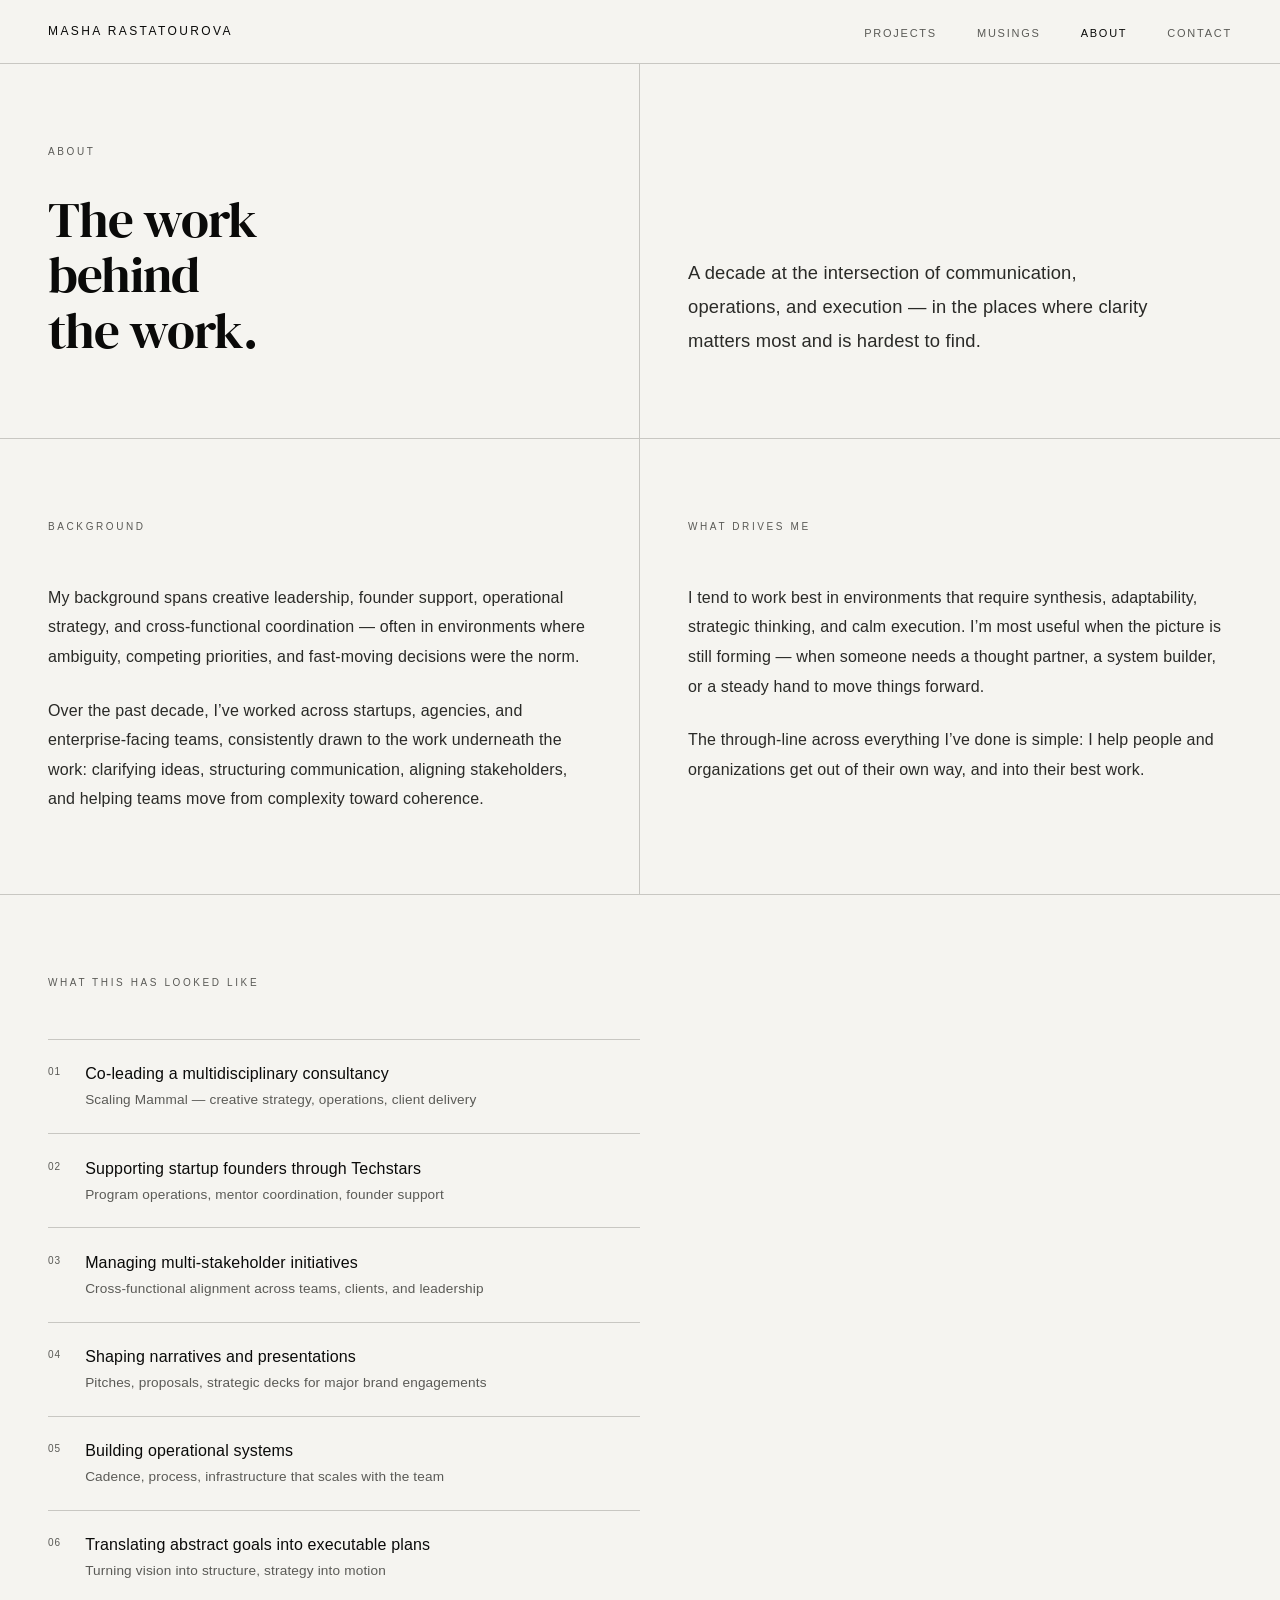
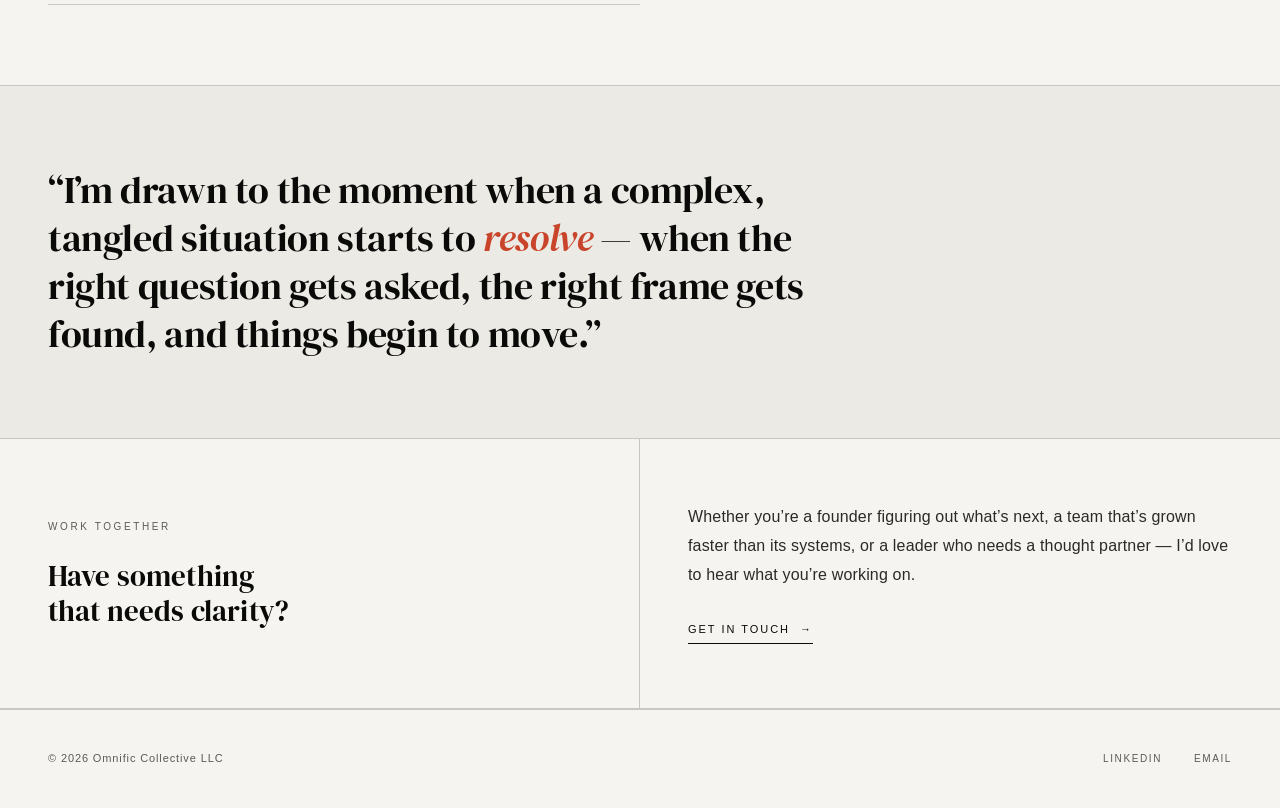
==== about.html @ 67b6ca59 "Add files via upload" ====
<!DOCTYPE html>
<html lang="en">
<head>
<meta charset="UTF-8">
<meta name="viewport" content="width=device-width, initial-scale=1.0">
<title>About — Masha Rastatourova</title>
<link href="https://fonts.googleapis.com/css2?family=DM+Serif+Display:ital@0;1&display=swap" rel="stylesheet">
<style>*,*::before,*::after{box-sizing:border-box;margin:0;padding:0}:root{--black:#0a0a09;--warm-white:#f5f4f0;--off-white:#eceae4;--mid:#5a5a56;--rule:#c8c7c2;--accent:#c8442a;--body-text:#2a2a27}html{font-size:16px;scroll-behavior:smooth}body{font-family:'Helvetica Neue',Helvetica,Arial,sans-serif;background:var(--warm-white);color:var(--black);font-weight:400;line-height:1.6;letter-spacing:.01em;-webkit-font-smoothing:antialiased}nav{width:100%;background:var(--warm-white);border-bottom:1px solid var(--rule);display:flex;align-items:center;justify-content:space-between;padding:0 3rem;height:64px}.nav-name{font-size:12px;letter-spacing:.2em;text-transform:uppercase;font-weight:500;color:var(--black);text-decoration:none}.nav-links{display:flex;gap:2.5rem;list-style:none}.nav-links a{font-size:11px;letter-spacing:.16em;text-transform:uppercase;color:var(--mid);text-decoration:none;transition:color .2s}.nav-links a:hover{color:var(--black)}.nav-links a.active{color:var(--black)}

/* PAGE HEADER */
.page-header{display:grid;grid-template-columns:1fr 1fr;border-bottom:1px solid var(--rule);min-height:40vh}.page-header-left{padding:5rem 3rem;border-right:1px solid var(--rule);display:flex;flex-direction:column;justify-content:flex-end}.page-header-right{padding:5rem 3rem;display:flex;flex-direction:column;justify-content:flex-end}.page-eyebrow{font-size:10px;letter-spacing:.26em;text-transform:uppercase;color:var(--mid);margin-bottom:2rem;font-weight:500}.page-title{font-family:'DM Serif Display',Georgia,serif;font-size:clamp(2.8rem,4vw,4rem);font-weight:400;line-height:1.08;letter-spacing:-.02em}.page-intro{font-size:1.15rem;line-height:1.85;color:var(--body-text);max-width:460px}

/* BIO SECTION */
.bio-section{display:grid;grid-template-columns:1fr 1fr;border-bottom:1px solid var(--rule)}.bio-left{padding:5rem 3rem;border-right:1px solid var(--rule)}.bio-right{padding:5rem 3rem}.bio-label{font-size:10px;letter-spacing:.26em;text-transform:uppercase;color:var(--mid);margin-bottom:3rem;font-weight:500}.bio-body{font-size:1rem;line-height:1.85;color:var(--body-text);margin-bottom:1.5rem}.bio-body:last-child{margin-bottom:0}

/* CAPABILITIES */
.capabilities{border-bottom:1px solid var(--rule);padding:5rem 3rem}.cap-inner{display:grid;grid-template-columns:1fr 1fr;gap:0}.cap-label{font-size:10px;letter-spacing:.26em;text-transform:uppercase;color:var(--mid);margin-bottom:3rem;font-weight:500;grid-column:1/-1}.cap-list{list-style:none}.cap-item{padding:1.4rem 0;border-top:1px solid var(--rule);display:grid;grid-template-columns:auto 1fr;gap:1.5rem;align-items:start}.cap-item:last-child{border-bottom:1px solid var(--rule)}.cap-num{font-size:10px;color:var(--mid);letter-spacing:.1em;font-weight:500;padding-top:2px}.cap-text{font-size:1rem;color:var(--black);font-weight:400;line-height:1.5}.cap-sub{font-size:.85rem;color:var(--mid);margin-top:.25rem;line-height:1.5}

/* QUOTE BAND */
.quote-band{padding:5rem 3rem;border-bottom:1px solid var(--rule);background:var(--off-white)}.quote-inner{max-width:780px}.quote-text{font-family:'DM Serif Display',Georgia,serif;font-size:clamp(1.6rem,3vw,2.4rem);font-weight:400;line-height:1.25;letter-spacing:-.01em;color:var(--black)}.quote-text em{font-style:italic;color:var(--accent)}

/* CTA */
.about-cta{display:grid;grid-template-columns:1fr 1fr;border-bottom:1px solid var(--rule)}.cta-left{padding:4rem 3rem;border-right:1px solid var(--rule);display:flex;flex-direction:column;justify-content:center}.cta-right{padding:4rem 3rem;display:flex;flex-direction:column;justify-content:center}.cta-label{font-size:10px;letter-spacing:.26em;text-transform:uppercase;color:var(--mid);margin-bottom:1.5rem;font-weight:500}.cta-heading{font-family:'DM Serif Display',Georgia,serif;font-size:1.8rem;font-weight:400;line-height:1.2;margin-bottom:0}.cta-body{font-size:1rem;line-height:1.8;color:var(--body-text);margin-bottom:2rem}.cta-link{display:inline-flex;align-items:center;gap:10px;font-size:11px;letter-spacing:.18em;text-transform:uppercase;color:var(--black);text-decoration:none;border-bottom:1.5px solid var(--black);padding-bottom:4px;transition:color .2s,border-color .2s;font-weight:500;align-self:flex-start}.cta-link:hover{color:var(--accent);border-color:var(--accent)}

footer{display:grid;grid-template-columns:1fr 1fr;padding:2.5rem 3rem;align-items:center;border-top:1px solid var(--rule)}.footer-copy{font-size:11px;color:var(--mid);letter-spacing:.08em}.footer-links{display:flex;justify-content:flex-end;gap:2rem}.footer-links a{font-size:10px;letter-spacing:.16em;text-transform:uppercase;color:var(--mid);text-decoration:none;transition:color .2s;font-weight:500}.footer-links a:hover{color:var(--black)}

.fade{opacity:0;transform:translateY(12px);animation:rise .8s ease forwards}.fade:nth-child(1){animation-delay:.05s}.fade:nth-child(2){animation-delay:.2s}.fade:nth-child(3){animation-delay:.35s}@keyframes rise{to{opacity:1;transform:translateY(0)}}

@media(max-width:768px){nav{padding:0 1.5rem}.nav-links{gap:1.2rem}.page-header{grid-template-columns:1fr}.page-header-left{padding:4rem 1.5rem 2rem;border-right:none;border-bottom:1px solid var(--rule)}.page-header-right{padding:2rem 1.5rem}.bio-section{grid-template-columns:1fr}.bio-left{padding:3rem 1.5rem;border-right:none;border-bottom:1px solid var(--rule)}.bio-right{padding:3rem 1.5rem}.capabilities{padding:3rem 1.5rem}.cap-inner{grid-template-columns:1fr}.about-cta{grid-template-columns:1fr}.cta-left{padding:3rem 1.5rem;border-right:none;border-bottom:1px solid var(--rule)}.cta-right{padding:3rem 1.5rem}.quote-band{padding:3rem 1.5rem}footer{grid-template-columns:1fr;gap:1rem;padding:2rem 1.5rem}.footer-links{justify-content:flex-start}}</style>
</head>
<body>

<nav>
  <a class="nav-name" href="index.html">Masha Rastatourova</a>
  <ul class="nav-links">
    <li><a href="projects.html">Projects</a></li>
    <li><a href="musings.html">Musings</a></li>
    <li><a href="about.html" class="active">About</a></li>
    <li><a href="contact.html">Contact</a></li>
  </ul>
</nav>

<div class="page-header">
  <div class="page-header-left">
    <p class="page-eyebrow fade">About</p>
    <h1 class="page-title fade">The work<br>behind<br>the work.</h1>
  </div>
  <div class="page-header-right">
    <p class="page-intro fade">A decade at the intersection of communication, operations, and execution &mdash; in the places where clarity matters most and is hardest to find.</p>
  </div>
</div>

<div class="bio-section">
  <div class="bio-left">
    <p class="bio-label">Background</p>
    <p class="bio-body">My background spans creative leadership, founder support, operational strategy, and cross-functional coordination &mdash; often in environments where ambiguity, competing priorities, and fast-moving decisions were the norm.</p>
    <p class="bio-body">Over the past decade, I&rsquo;ve worked across startups, agencies, and enterprise-facing teams, consistently drawn to the work underneath the work: clarifying ideas, structuring communication, aligning stakeholders, and helping teams move from complexity toward coherence.</p>
  </div>
  <div class="bio-right">
    <p class="bio-label">What Drives Me</p>
    <p class="bio-body">I tend to work best in environments that require synthesis, adaptability, strategic thinking, and calm execution. I&rsquo;m most useful when the picture is still forming &mdash; when someone needs a thought partner, a system builder, or a steady hand to move things forward.</p>
    <p class="bio-body">The through-line across everything I&rsquo;ve done is simple: I help people and organizations get out of their own way, and into their best work.</p>
  </div>
</div>

<div class="capabilities">
  <div class="cap-inner">
    <p class="cap-label">What This Has Looked Like</p>
    <ul class="cap-list">
      <li class="cap-item">
        <span class="cap-num">01</span>
        <div><p class="cap-text">Co-leading a multidisciplinary consultancy</p><p class="cap-sub">Scaling Mammal &mdash; creative strategy, operations, client delivery</p></div>
      </li>
      <li class="cap-item">
        <span class="cap-num">02</span>
        <div><p class="cap-text">Supporting startup founders through Techstars</p><p class="cap-sub">Program operations, mentor coordination, founder support</p></div>
      </li>
      <li class="cap-item">
        <span class="cap-num">03</span>
        <div><p class="cap-text">Managing multi-stakeholder initiatives</p><p class="cap-sub">Cross-functional alignment across teams, clients, and leadership</p></div>
      </li>
      <li class="cap-item">
        <span class="cap-num">04</span>
        <div><p class="cap-text">Shaping narratives and presentations</p><p class="cap-sub">Pitches, proposals, strategic decks for major brand engagements</p></div>
      </li>
      <li class="cap-item">
        <span class="cap-num">05</span>
        <div><p class="cap-text">Building operational systems</p><p class="cap-sub">Cadence, process, infrastructure that scales with the team</p></div>
      </li>
      <li class="cap-item">
        <span class="cap-num">06</span>
        <div><p class="cap-text">Translating abstract goals into executable plans</p><p class="cap-sub">Turning vision into structure, strategy into motion</p></div>
      </li>
    </ul>
  </div>
</div>

<div class="quote-band">
  <div class="quote-inner">
    <p class="quote-text">&ldquo;I&rsquo;m drawn to the moment when a complex, tangled situation starts to <em>resolve</em> &mdash; when the right question gets asked, the right frame gets found, and things begin to move.&rdquo;</p>
  </div>
</div>

<div class="about-cta">
  <div class="cta-left">
    <p class="cta-label">Work Together</p>
    <h2 class="cta-heading">Have something<br>that needs clarity?</h2>
  </div>
  <div class="cta-right">
    <p class="cta-body">Whether you&rsquo;re a founder figuring out what&rsquo;s next, a team that&rsquo;s grown faster than its systems, or a leader who needs a thought partner &mdash; I&rsquo;d love to hear what you&rsquo;re working on.</p>
    <a class="cta-link" href="contact.html">Get in touch &nbsp;&rarr;</a>
  </div>
</div>

<footer>
  <p class="footer-copy">&copy; 2026 Omnific Collective LLC</p>
  <div class="footer-links">
    <a href="https://www.linkedin.com/in/rastatourova/" target="_blank">LinkedIn</a>
    <a href="mailto:masha.rastatourova@gmail.com">Email</a>
  </div>
</footer>

</body>
</html>
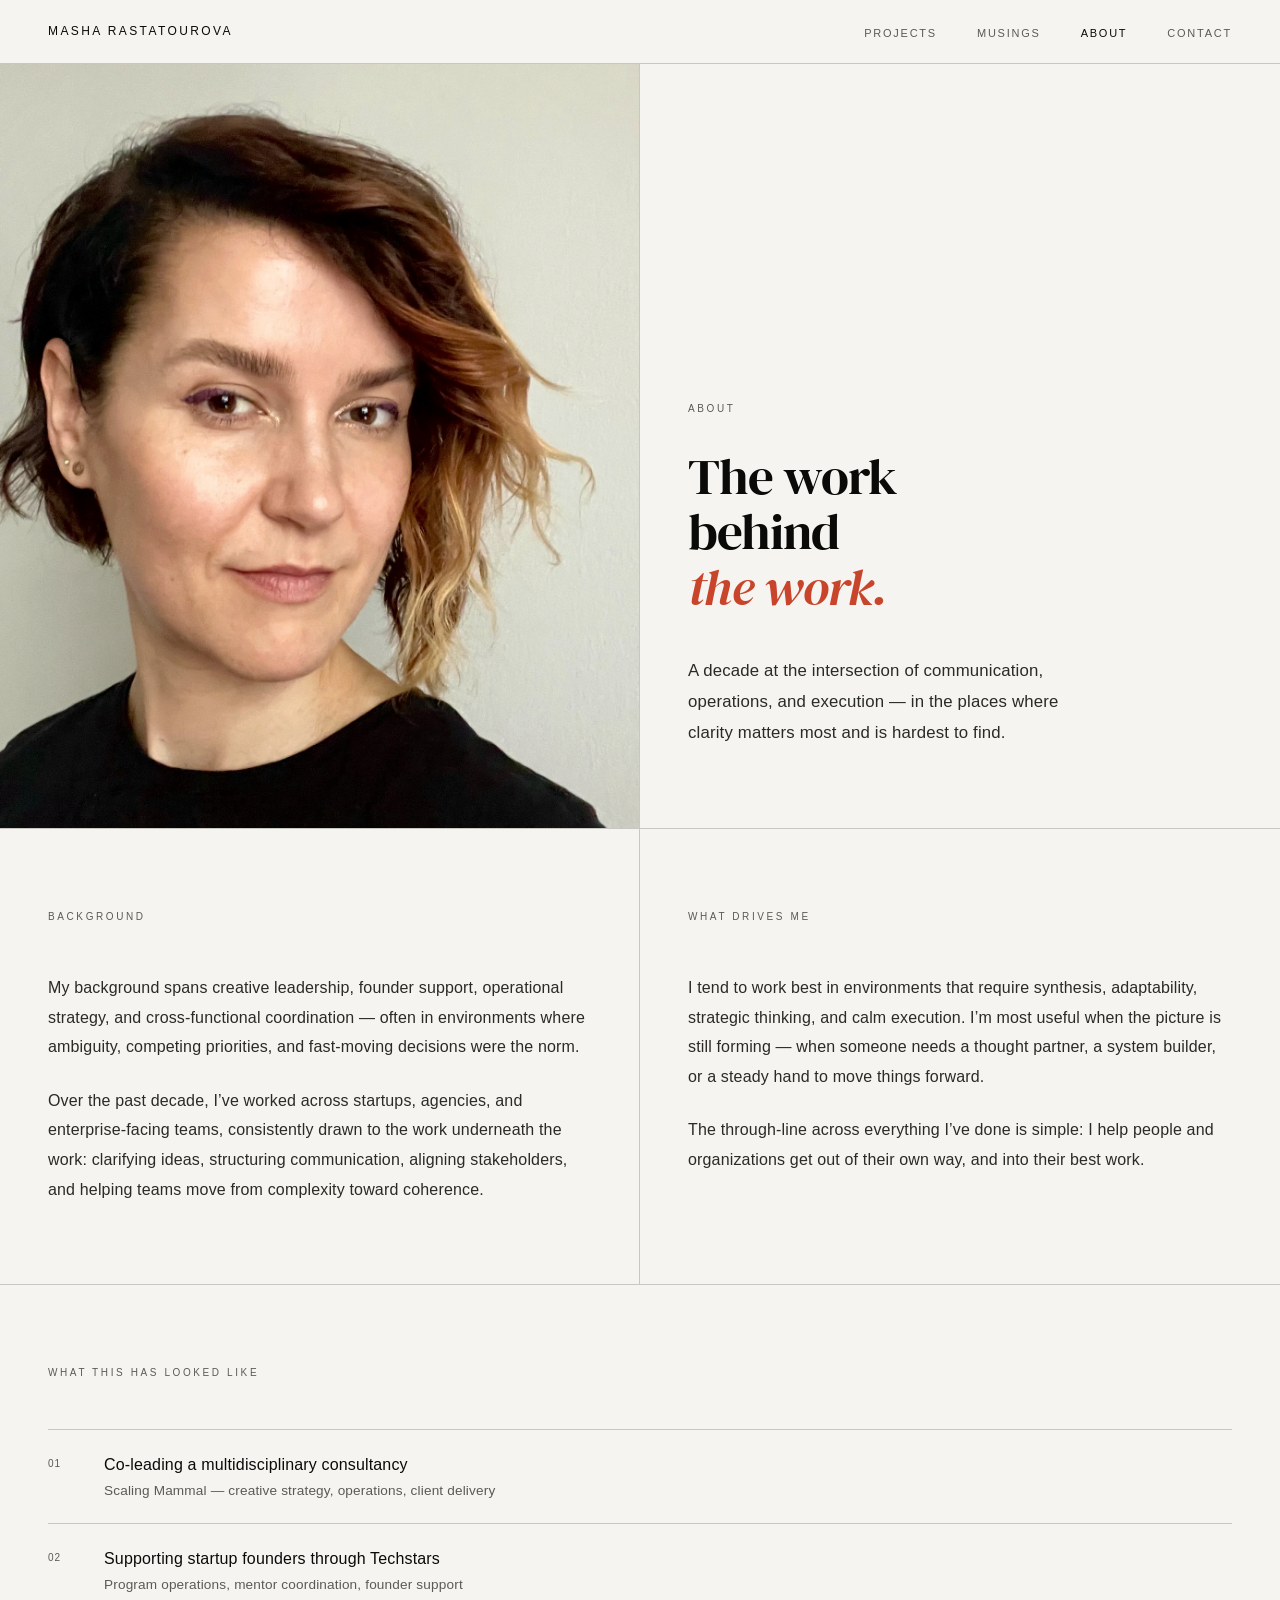
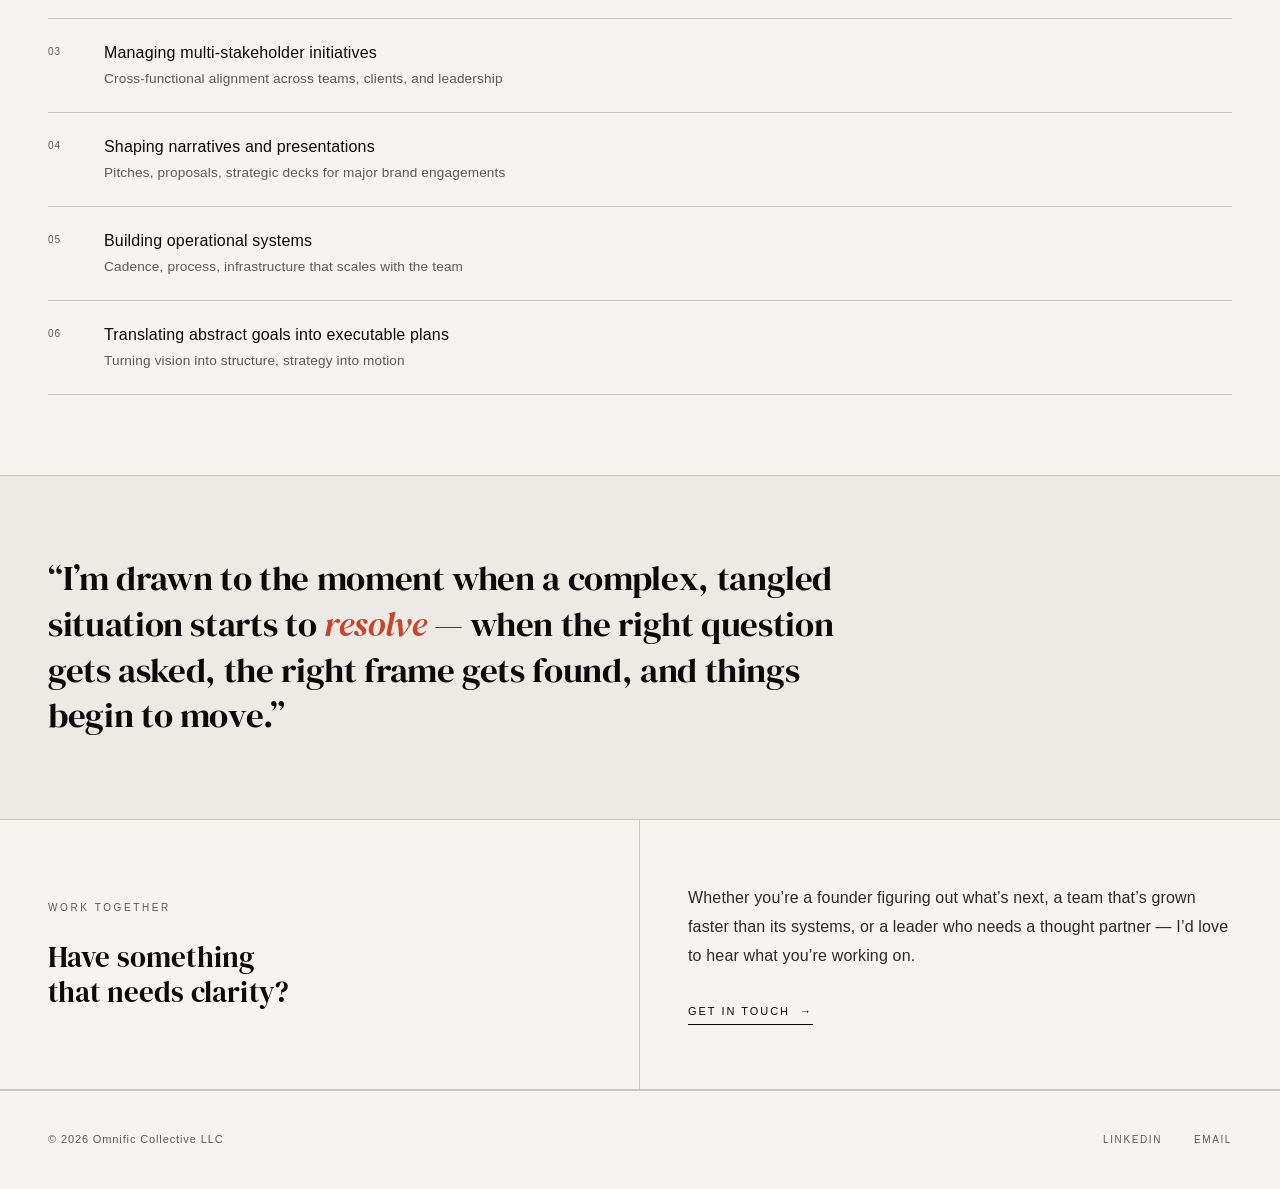
==== commit 79c60502: "Add files via upload" ====
--- a/about.html
+++ b/about.html
@@ -7,26 +7,26 @@
 <link href="https://fonts.googleapis.com/css2?family=DM+Serif+Display:ital@0;1&display=swap" rel="stylesheet">
 <style>*,*::before,*::after{box-sizing:border-box;margin:0;padding:0}:root{--black:#0a0a09;--warm-white:#f5f4f0;--off-white:#eceae4;--mid:#5a5a56;--rule:#c8c7c2;--accent:#c8442a;--body-text:#2a2a27}html{font-size:16px;scroll-behavior:smooth}body{font-family:'Helvetica Neue',Helvetica,Arial,sans-serif;background:var(--warm-white);color:var(--black);font-weight:400;line-height:1.6;letter-spacing:.01em;-webkit-font-smoothing:antialiased}nav{width:100%;background:var(--warm-white);border-bottom:1px solid var(--rule);display:flex;align-items:center;justify-content:space-between;padding:0 3rem;height:64px}.nav-name{font-size:12px;letter-spacing:.2em;text-transform:uppercase;font-weight:500;color:var(--black);text-decoration:none}.nav-links{display:flex;gap:2.5rem;list-style:none}.nav-links a{font-size:11px;letter-spacing:.16em;text-transform:uppercase;color:var(--mid);text-decoration:none;transition:color .2s}.nav-links a:hover{color:var(--black)}.nav-links a.active{color:var(--black)}
 
-/* PAGE HEADER */
-.page-header{display:grid;grid-template-columns:1fr 1fr;border-bottom:1px solid var(--rule);min-height:40vh}.page-header-left{padding:5rem 3rem;border-right:1px solid var(--rule);display:flex;flex-direction:column;justify-content:flex-end}.page-header-right{padding:5rem 3rem;display:flex;flex-direction:column;justify-content:flex-end}.page-eyebrow{font-size:10px;letter-spacing:.26em;text-transform:uppercase;color:var(--mid);margin-bottom:2rem;font-weight:500}.page-title{font-family:'DM Serif Display',Georgia,serif;font-size:clamp(2.8rem,4vw,4rem);font-weight:400;line-height:1.08;letter-spacing:-.02em}.page-intro{font-size:1.15rem;line-height:1.85;color:var(--body-text);max-width:460px}
+/* INTRO — photo left, text right */
+.intro{display:grid;grid-template-columns:1fr 1fr;border-bottom:1px solid var(--rule);min-height:85vh}.intro-photo{position:relative;overflow:hidden;border-right:1px solid var(--rule)}.intro-photo img{width:100%;height:100%;object-fit:cover;object-position:center top;display:block;filter:grayscale(12%) contrast(1.02)}.intro-text{display:flex;flex-direction:column;justify-content:flex-end;padding:5rem 3rem}.intro-eyebrow{font-size:10px;letter-spacing:.26em;text-transform:uppercase;color:var(--mid);margin-bottom:2rem;font-weight:500}.intro-title{font-family:'DM Serif Display',Georgia,serif;font-size:clamp(2.6rem,4vw,3.8rem);font-weight:400;line-height:1.08;letter-spacing:-.02em;margin-bottom:2.5rem}.intro-title em{font-style:italic;color:var(--accent)}.intro-body{font-size:1.05rem;line-height:1.85;color:var(--body-text);max-width:420px}
 
-/* BIO SECTION */
+/* BIO */
 .bio-section{display:grid;grid-template-columns:1fr 1fr;border-bottom:1px solid var(--rule)}.bio-left{padding:5rem 3rem;border-right:1px solid var(--rule)}.bio-right{padding:5rem 3rem}.bio-label{font-size:10px;letter-spacing:.26em;text-transform:uppercase;color:var(--mid);margin-bottom:3rem;font-weight:500}.bio-body{font-size:1rem;line-height:1.85;color:var(--body-text);margin-bottom:1.5rem}.bio-body:last-child{margin-bottom:0}
 
 /* CAPABILITIES */
-.capabilities{border-bottom:1px solid var(--rule);padding:5rem 3rem}.cap-inner{display:grid;grid-template-columns:1fr 1fr;gap:0}.cap-label{font-size:10px;letter-spacing:.26em;text-transform:uppercase;color:var(--mid);margin-bottom:3rem;font-weight:500;grid-column:1/-1}.cap-list{list-style:none}.cap-item{padding:1.4rem 0;border-top:1px solid var(--rule);display:grid;grid-template-columns:auto 1fr;gap:1.5rem;align-items:start}.cap-item:last-child{border-bottom:1px solid var(--rule)}.cap-num{font-size:10px;color:var(--mid);letter-spacing:.1em;font-weight:500;padding-top:2px}.cap-text{font-size:1rem;color:var(--black);font-weight:400;line-height:1.5}.cap-sub{font-size:.85rem;color:var(--mid);margin-top:.25rem;line-height:1.5}
+.capabilities{border-bottom:1px solid var(--rule);padding:5rem 3rem}.cap-label{font-size:10px;letter-spacing:.26em;text-transform:uppercase;color:var(--mid);margin-bottom:3rem;font-weight:500}.cap-list{list-style:none}.cap-item{padding:1.4rem 0;border-top:1px solid var(--rule);display:grid;grid-template-columns:3rem 1fr;gap:.5rem;align-items:start}.cap-item:last-child{border-bottom:1px solid var(--rule)}.cap-num{font-size:10px;color:var(--mid);letter-spacing:.1em;font-weight:500;padding-top:3px}.cap-text{font-size:1rem;color:var(--black);font-weight:400;line-height:1.5}.cap-sub{font-size:.85rem;color:var(--mid);margin-top:.25rem;line-height:1.5}
 
-/* QUOTE BAND */
-.quote-band{padding:5rem 3rem;border-bottom:1px solid var(--rule);background:var(--off-white)}.quote-inner{max-width:780px}.quote-text{font-family:'DM Serif Display',Georgia,serif;font-size:clamp(1.6rem,3vw,2.4rem);font-weight:400;line-height:1.25;letter-spacing:-.01em;color:var(--black)}.quote-text em{font-style:italic;color:var(--accent)}
+/* QUOTE */
+.quote-band{padding:5rem 3rem;border-bottom:1px solid var(--rule);background:var(--off-white)}.quote-text{font-family:'DM Serif Display',Georgia,serif;font-size:clamp(1.5rem,2.8vw,2.2rem);font-weight:400;line-height:1.3;letter-spacing:-.01em;color:var(--black);max-width:820px}.quote-text em{font-style:italic;color:var(--accent)}
 
 /* CTA */
-.about-cta{display:grid;grid-template-columns:1fr 1fr;border-bottom:1px solid var(--rule)}.cta-left{padding:4rem 3rem;border-right:1px solid var(--rule);display:flex;flex-direction:column;justify-content:center}.cta-right{padding:4rem 3rem;display:flex;flex-direction:column;justify-content:center}.cta-label{font-size:10px;letter-spacing:.26em;text-transform:uppercase;color:var(--mid);margin-bottom:1.5rem;font-weight:500}.cta-heading{font-family:'DM Serif Display',Georgia,serif;font-size:1.8rem;font-weight:400;line-height:1.2;margin-bottom:0}.cta-body{font-size:1rem;line-height:1.8;color:var(--body-text);margin-bottom:2rem}.cta-link{display:inline-flex;align-items:center;gap:10px;font-size:11px;letter-spacing:.18em;text-transform:uppercase;color:var(--black);text-decoration:none;border-bottom:1.5px solid var(--black);padding-bottom:4px;transition:color .2s,border-color .2s;font-weight:500;align-self:flex-start}.cta-link:hover{color:var(--accent);border-color:var(--accent)}
+.about-cta{display:grid;grid-template-columns:1fr 1fr;border-bottom:1px solid var(--rule)}.cta-left{padding:4rem 3rem;border-right:1px solid var(--rule);display:flex;flex-direction:column;justify-content:center}.cta-right{padding:4rem 3rem;display:flex;flex-direction:column;justify-content:center}.cta-label{font-size:10px;letter-spacing:.26em;text-transform:uppercase;color:var(--mid);margin-bottom:1.5rem;font-weight:500}.cta-heading{font-family:'DM Serif Display',Georgia,serif;font-size:1.8rem;font-weight:400;line-height:1.2}.cta-body{font-size:1rem;line-height:1.8;color:var(--body-text);margin-bottom:2rem}.cta-link{display:inline-flex;align-items:center;gap:10px;font-size:11px;letter-spacing:.18em;text-transform:uppercase;color:var(--black);text-decoration:none;border-bottom:1.5px solid var(--black);padding-bottom:4px;transition:color .2s,border-color .2s;font-weight:500;align-self:flex-start}.cta-link:hover{color:var(--accent);border-color:var(--accent)}
 
 footer{display:grid;grid-template-columns:1fr 1fr;padding:2.5rem 3rem;align-items:center;border-top:1px solid var(--rule)}.footer-copy{font-size:11px;color:var(--mid);letter-spacing:.08em}.footer-links{display:flex;justify-content:flex-end;gap:2rem}.footer-links a{font-size:10px;letter-spacing:.16em;text-transform:uppercase;color:var(--mid);text-decoration:none;transition:color .2s;font-weight:500}.footer-links a:hover{color:var(--black)}
 
 .fade{opacity:0;transform:translateY(12px);animation:rise .8s ease forwards}.fade:nth-child(1){animation-delay:.05s}.fade:nth-child(2){animation-delay:.2s}.fade:nth-child(3){animation-delay:.35s}@keyframes rise{to{opacity:1;transform:translateY(0)}}
 
-@media(max-width:768px){nav{padding:0 1.5rem}.nav-links{gap:1.2rem}.page-header{grid-template-columns:1fr}.page-header-left{padding:4rem 1.5rem 2rem;border-right:none;border-bottom:1px solid var(--rule)}.page-header-right{padding:2rem 1.5rem}.bio-section{grid-template-columns:1fr}.bio-left{padding:3rem 1.5rem;border-right:none;border-bottom:1px solid var(--rule)}.bio-right{padding:3rem 1.5rem}.capabilities{padding:3rem 1.5rem}.cap-inner{grid-template-columns:1fr}.about-cta{grid-template-columns:1fr}.cta-left{padding:3rem 1.5rem;border-right:none;border-bottom:1px solid var(--rule)}.cta-right{padding:3rem 1.5rem}.quote-band{padding:3rem 1.5rem}footer{grid-template-columns:1fr;gap:1rem;padding:2rem 1.5rem}.footer-links{justify-content:flex-start}}</style>
+@media(max-width:768px){nav{padding:0 1.5rem}.nav-links{gap:1.2rem}.intro{grid-template-columns:1fr;min-height:auto}.intro-photo{height:60vw;border-right:none;border-bottom:1px solid var(--rule)}.intro-text{padding:3rem 1.5rem}.bio-section{grid-template-columns:1fr}.bio-left{padding:3rem 1.5rem;border-right:none;border-bottom:1px solid var(--rule)}.bio-right{padding:3rem 1.5rem}.capabilities{padding:3rem 1.5rem}.quote-band{padding:3rem 1.5rem}.about-cta{grid-template-columns:1fr}.cta-left{padding:3rem 1.5rem;border-right:none;border-bottom:1px solid var(--rule)}.cta-right{padding:3rem 1.5rem}footer{grid-template-columns:1fr;gap:1rem;padding:2rem 1.5rem}.footer-links{justify-content:flex-start}}</style>
 </head>
 <body>
 
@@ -40,16 +40,19 @@
   </ul>
 </nav>
 
-<div class="page-header">
-  <div class="page-header-left">
-    <p class="page-eyebrow fade">About</p>
-    <h1 class="page-title fade">The work<br>behind<br>the work.</h1>
+<!-- INTRO WITH PHOTO -->
+<div class="intro">
+  <div class="intro-photo">
+    <img src="masha.png" alt="Masha Rastatourova">
   </div>
-  <div class="page-header-right">
-    <p class="page-intro fade">A decade at the intersection of communication, operations, and execution &mdash; in the places where clarity matters most and is hardest to find.</p>
+  <div class="intro-text">
+    <p class="intro-eyebrow fade">About</p>
+    <h1 class="intro-title fade">The work<br>behind<br><em>the work.</em></h1>
+    <p class="intro-body fade">A decade at the intersection of communication, operations, and execution &mdash; in the places where clarity matters most and is hardest to find.</p>
   </div>
 </div>
 
+<!-- BIO -->
 <div class="bio-section">
   <div class="bio-left">
     <p class="bio-label">Background</p>
@@ -63,44 +66,43 @@
   </div>
 </div>
 
+<!-- CAPABILITIES -->
 <div class="capabilities">
-  <div class="cap-inner">
-    <p class="cap-label">What This Has Looked Like</p>
-    <ul class="cap-list">
-      <li class="cap-item">
-        <span class="cap-num">01</span>
-        <div><p class="cap-text">Co-leading a multidisciplinary consultancy</p><p class="cap-sub">Scaling Mammal &mdash; creative strategy, operations, client delivery</p></div>
-      </li>
-      <li class="cap-item">
-        <span class="cap-num">02</span>
-        <div><p class="cap-text">Supporting startup founders through Techstars</p><p class="cap-sub">Program operations, mentor coordination, founder support</p></div>
-      </li>
-      <li class="cap-item">
-        <span class="cap-num">03</span>
-        <div><p class="cap-text">Managing multi-stakeholder initiatives</p><p class="cap-sub">Cross-functional alignment across teams, clients, and leadership</p></div>
-      </li>
-      <li class="cap-item">
-        <span class="cap-num">04</span>
-        <div><p class="cap-text">Shaping narratives and presentations</p><p class="cap-sub">Pitches, proposals, strategic decks for major brand engagements</p></div>
-      </li>
-      <li class="cap-item">
-        <span class="cap-num">05</span>
-        <div><p class="cap-text">Building operational systems</p><p class="cap-sub">Cadence, process, infrastructure that scales with the team</p></div>
-      </li>
-      <li class="cap-item">
-        <span class="cap-num">06</span>
-        <div><p class="cap-text">Translating abstract goals into executable plans</p><p class="cap-sub">Turning vision into structure, strategy into motion</p></div>
-      </li>
-    </ul>
-  </div>
+  <p class="cap-label">What This Has Looked Like</p>
+  <ul class="cap-list">
+    <li class="cap-item">
+      <span class="cap-num">01</span>
+      <div><p class="cap-text">Co-leading a multidisciplinary consultancy</p><p class="cap-sub">Scaling Mammal &mdash; creative strategy, operations, client delivery</p></div>
+    </li>
+    <li class="cap-item">
+      <span class="cap-num">02</span>
+      <div><p class="cap-text">Supporting startup founders through Techstars</p><p class="cap-sub">Program operations, mentor coordination, founder support</p></div>
+    </li>
+    <li class="cap-item">
+      <span class="cap-num">03</span>
+      <div><p class="cap-text">Managing multi-stakeholder initiatives</p><p class="cap-sub">Cross-functional alignment across teams, clients, and leadership</p></div>
+    </li>
+    <li class="cap-item">
+      <span class="cap-num">04</span>
+      <div><p class="cap-text">Shaping narratives and presentations</p><p class="cap-sub">Pitches, proposals, strategic decks for major brand engagements</p></div>
+    </li>
+    <li class="cap-item">
+      <span class="cap-num">05</span>
+      <div><p class="cap-text">Building operational systems</p><p class="cap-sub">Cadence, process, infrastructure that scales with the team</p></div>
+    </li>
+    <li class="cap-item">
+      <span class="cap-num">06</span>
+      <div><p class="cap-text">Translating abstract goals into executable plans</p><p class="cap-sub">Turning vision into structure, strategy into motion</p></div>
+    </li>
+  </ul>
 </div>
 
+<!-- QUOTE -->
 <div class="quote-band">
-  <div class="quote-inner">
-    <p class="quote-text">&ldquo;I&rsquo;m drawn to the moment when a complex, tangled situation starts to <em>resolve</em> &mdash; when the right question gets asked, the right frame gets found, and things begin to move.&rdquo;</p>
-  </div>
+  <p class="quote-text">&ldquo;I&rsquo;m drawn to the moment when a complex, tangled situation starts to <em>resolve</em> &mdash; when the right question gets asked, the right frame gets found, and things begin to move.&rdquo;</p>
 </div>
 
+<!-- CTA -->
 <div class="about-cta">
   <div class="cta-left">
     <p class="cta-label">Work Together</p>
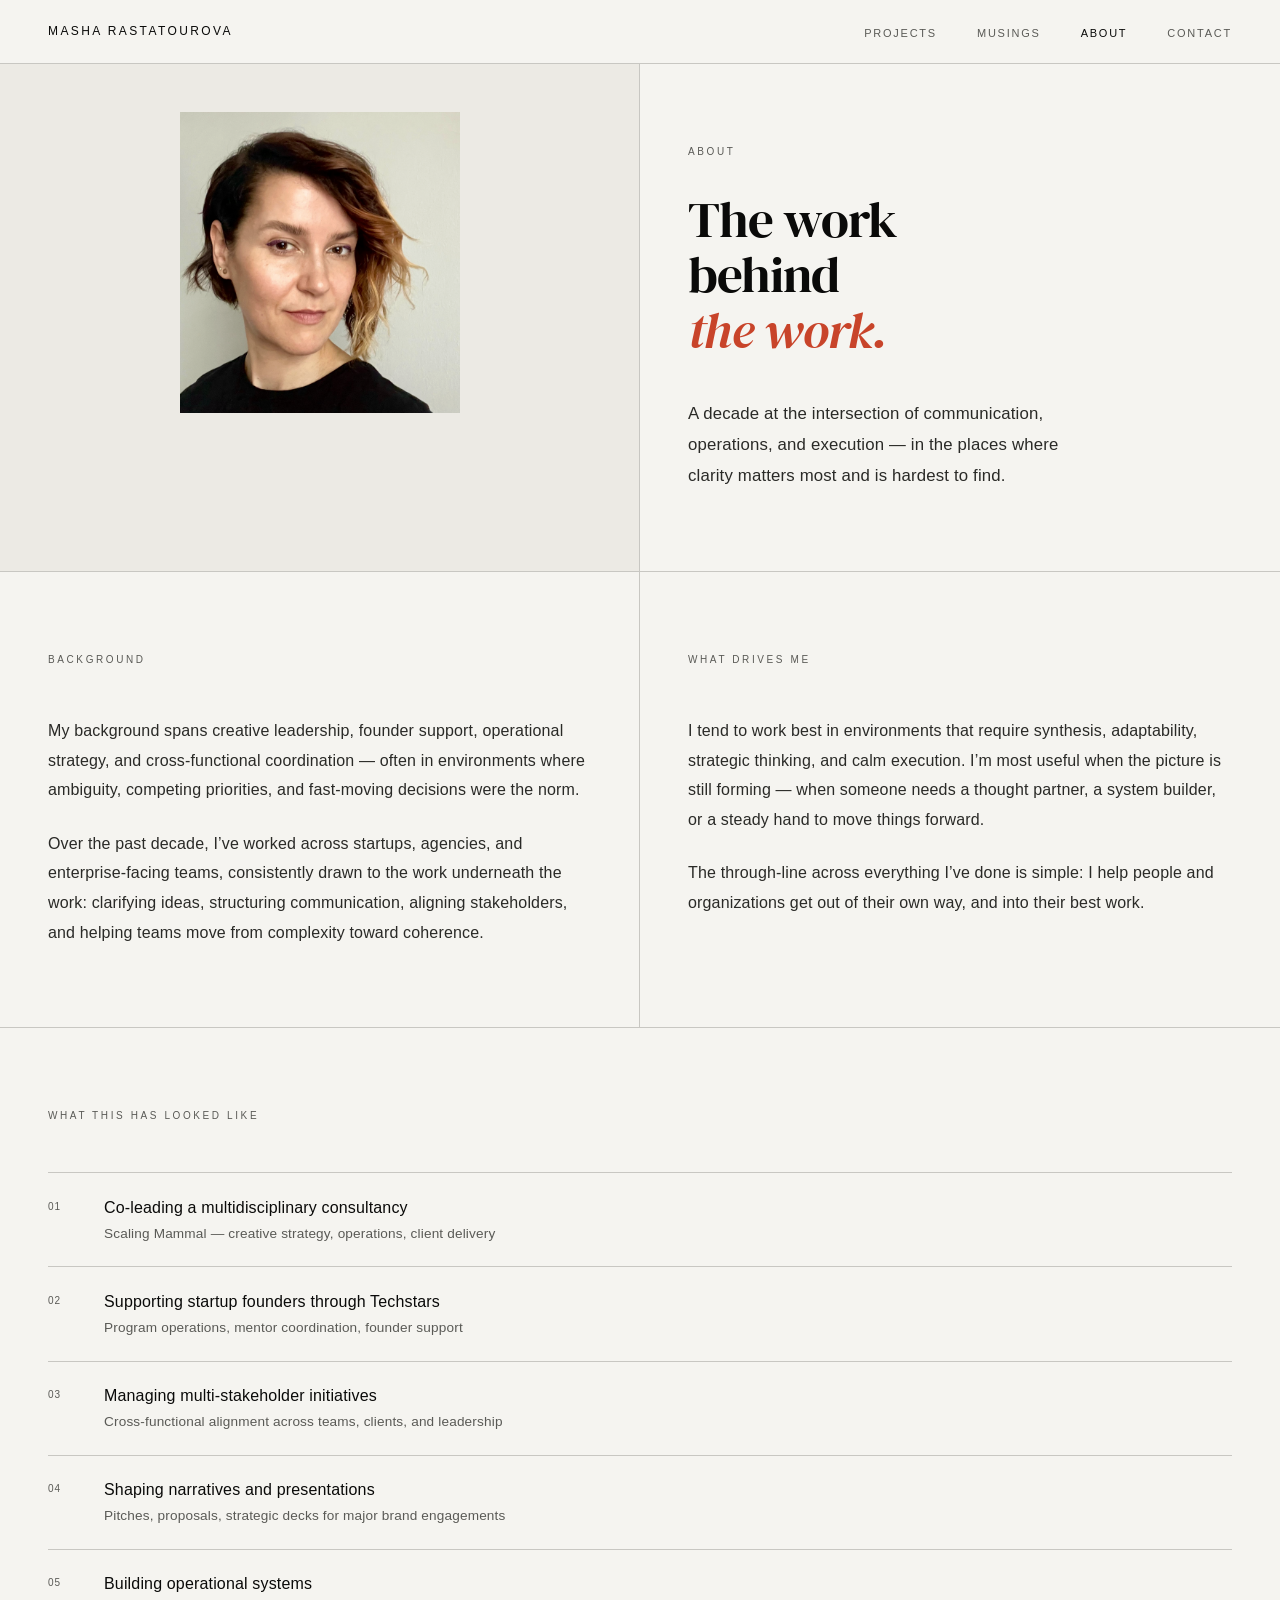
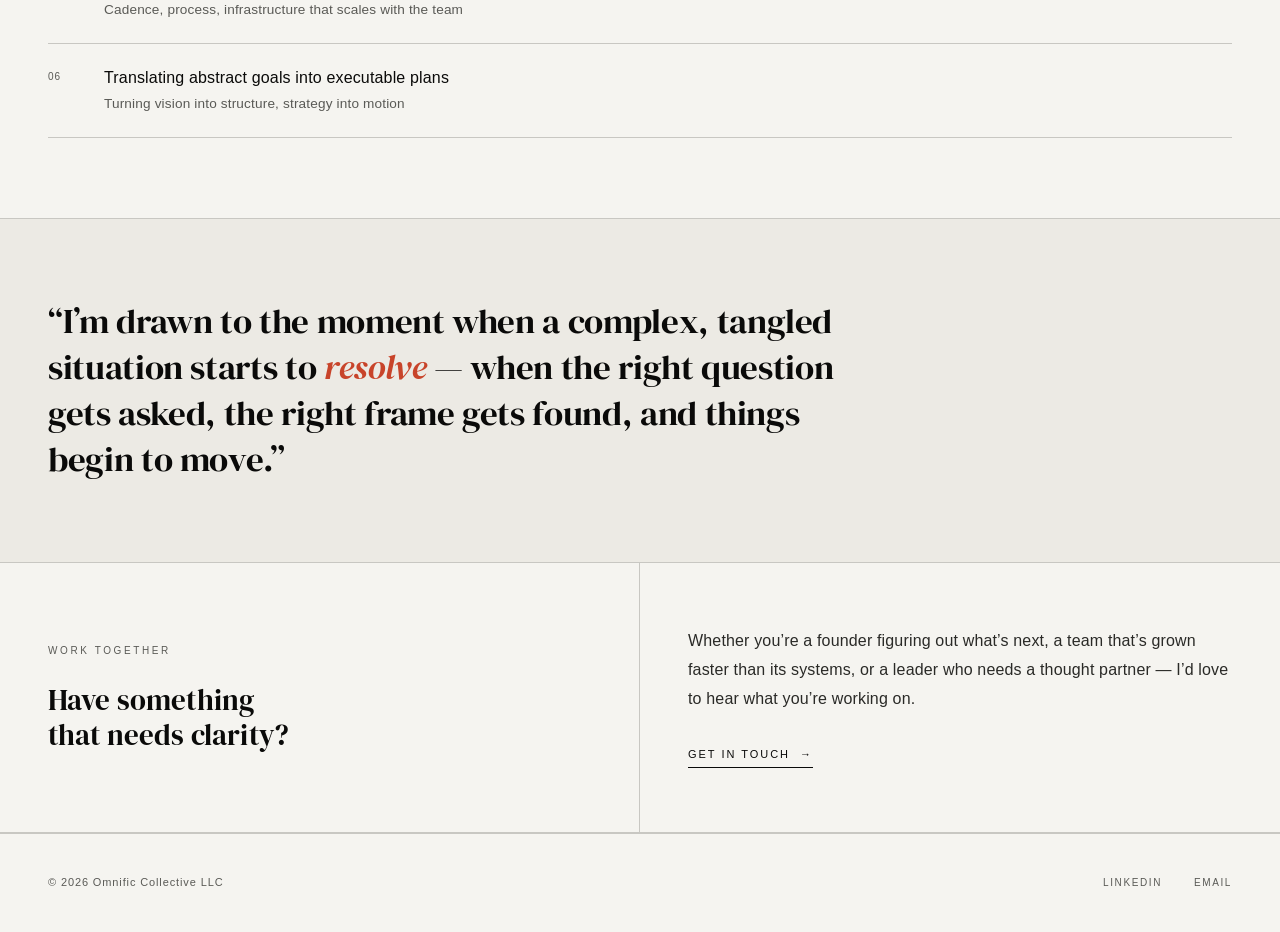
==== commit ddac64cc: "Add files via upload" ====
--- a/about.html
+++ b/about.html
@@ -8,7 +8,7 @@
 <style>*,*::before,*::after{box-sizing:border-box;margin:0;padding:0}:root{--black:#0a0a09;--warm-white:#f5f4f0;--off-white:#eceae4;--mid:#5a5a56;--rule:#c8c7c2;--accent:#c8442a;--body-text:#2a2a27}html{font-size:16px;scroll-behavior:smooth}body{font-family:'Helvetica Neue',Helvetica,Arial,sans-serif;background:var(--warm-white);color:var(--black);font-weight:400;line-height:1.6;letter-spacing:.01em;-webkit-font-smoothing:antialiased}nav{width:100%;background:var(--warm-white);border-bottom:1px solid var(--rule);display:flex;align-items:center;justify-content:space-between;padding:0 3rem;height:64px}.nav-name{font-size:12px;letter-spacing:.2em;text-transform:uppercase;font-weight:500;color:var(--black);text-decoration:none}.nav-links{display:flex;gap:2.5rem;list-style:none}.nav-links a{font-size:11px;letter-spacing:.16em;text-transform:uppercase;color:var(--mid);text-decoration:none;transition:color .2s}.nav-links a:hover{color:var(--black)}.nav-links a.active{color:var(--black)}
 
 /* INTRO — photo left, text right */
-.intro{display:grid;grid-template-columns:1fr 1fr;border-bottom:1px solid var(--rule);min-height:85vh}.intro-photo{position:relative;overflow:hidden;border-right:1px solid var(--rule)}.intro-photo img{width:100%;height:100%;object-fit:cover;object-position:center top;display:block;filter:grayscale(12%) contrast(1.02)}.intro-text{display:flex;flex-direction:column;justify-content:flex-end;padding:5rem 3rem}.intro-eyebrow{font-size:10px;letter-spacing:.26em;text-transform:uppercase;color:var(--mid);margin-bottom:2rem;font-weight:500}.intro-title{font-family:'DM Serif Display',Georgia,serif;font-size:clamp(2.6rem,4vw,3.8rem);font-weight:400;line-height:1.08;letter-spacing:-.02em;margin-bottom:2.5rem}.intro-title em{font-style:italic;color:var(--accent)}.intro-body{font-size:1.05rem;line-height:1.85;color:var(--body-text);max-width:420px}
+.intro{display:grid;grid-template-columns:1fr 1fr;border-bottom:1px solid var(--rule)}.intro-photo{border-right:1px solid var(--rule);padding:3rem;display:flex;align-items:flex-start;justify-content:center;background:var(--off-white)}.intro-photo img{width:100%;max-width:280px;height:auto;display:block;filter:grayscale(12%) contrast(1.02)}.intro-text{display:flex;flex-direction:column;justify-content:flex-end;padding:5rem 3rem}.intro-eyebrow{font-size:10px;letter-spacing:.26em;text-transform:uppercase;color:var(--mid);margin-bottom:2rem;font-weight:500}.intro-title{font-family:'DM Serif Display',Georgia,serif;font-size:clamp(2.6rem,4vw,3.8rem);font-weight:400;line-height:1.08;letter-spacing:-.02em;margin-bottom:2.5rem}.intro-title em{font-style:italic;color:var(--accent)}.intro-body{font-size:1.05rem;line-height:1.85;color:var(--body-text);max-width:420px}
 
 /* BIO */
 .bio-section{display:grid;grid-template-columns:1fr 1fr;border-bottom:1px solid var(--rule)}.bio-left{padding:5rem 3rem;border-right:1px solid var(--rule)}.bio-right{padding:5rem 3rem}.bio-label{font-size:10px;letter-spacing:.26em;text-transform:uppercase;color:var(--mid);margin-bottom:3rem;font-weight:500}.bio-body{font-size:1rem;line-height:1.85;color:var(--body-text);margin-bottom:1.5rem}.bio-body:last-child{margin-bottom:0}
@@ -26,7 +26,7 @@
 
 .fade{opacity:0;transform:translateY(12px);animation:rise .8s ease forwards}.fade:nth-child(1){animation-delay:.05s}.fade:nth-child(2){animation-delay:.2s}.fade:nth-child(3){animation-delay:.35s}@keyframes rise{to{opacity:1;transform:translateY(0)}}
 
-@media(max-width:768px){nav{padding:0 1.5rem}.nav-links{gap:1.2rem}.intro{grid-template-columns:1fr;min-height:auto}.intro-photo{height:60vw;border-right:none;border-bottom:1px solid var(--rule)}.intro-text{padding:3rem 1.5rem}.bio-section{grid-template-columns:1fr}.bio-left{padding:3rem 1.5rem;border-right:none;border-bottom:1px solid var(--rule)}.bio-right{padding:3rem 1.5rem}.capabilities{padding:3rem 1.5rem}.quote-band{padding:3rem 1.5rem}.about-cta{grid-template-columns:1fr}.cta-left{padding:3rem 1.5rem;border-right:none;border-bottom:1px solid var(--rule)}.cta-right{padding:3rem 1.5rem}footer{grid-template-columns:1fr;gap:1rem;padding:2rem 1.5rem}.footer-links{justify-content:flex-start}}</style>
+@media(max-width:768px){nav{padding:0 1.5rem}.nav-links{gap:1.2rem}.intro{grid-template-columns:1fr}.intro-photo{border-right:none;border-bottom:1px solid var(--rule);padding:2rem 1.5rem}.intro-photo img{max-width:200px}.intro-text{padding:3rem 1.5rem}.bio-section{grid-template-columns:1fr}.bio-left{padding:3rem 1.5rem;border-right:none;border-bottom:1px solid var(--rule)}.bio-right{padding:3rem 1.5rem}.capabilities{padding:3rem 1.5rem}.quote-band{padding:3rem 1.5rem}.about-cta{grid-template-columns:1fr}.cta-left{padding:3rem 1.5rem;border-right:none;border-bottom:1px solid var(--rule)}.cta-right{padding:3rem 1.5rem}footer{grid-template-columns:1fr;gap:1rem;padding:2rem 1.5rem}.footer-links{justify-content:flex-start}}</style>
 </head>
 <body>
 
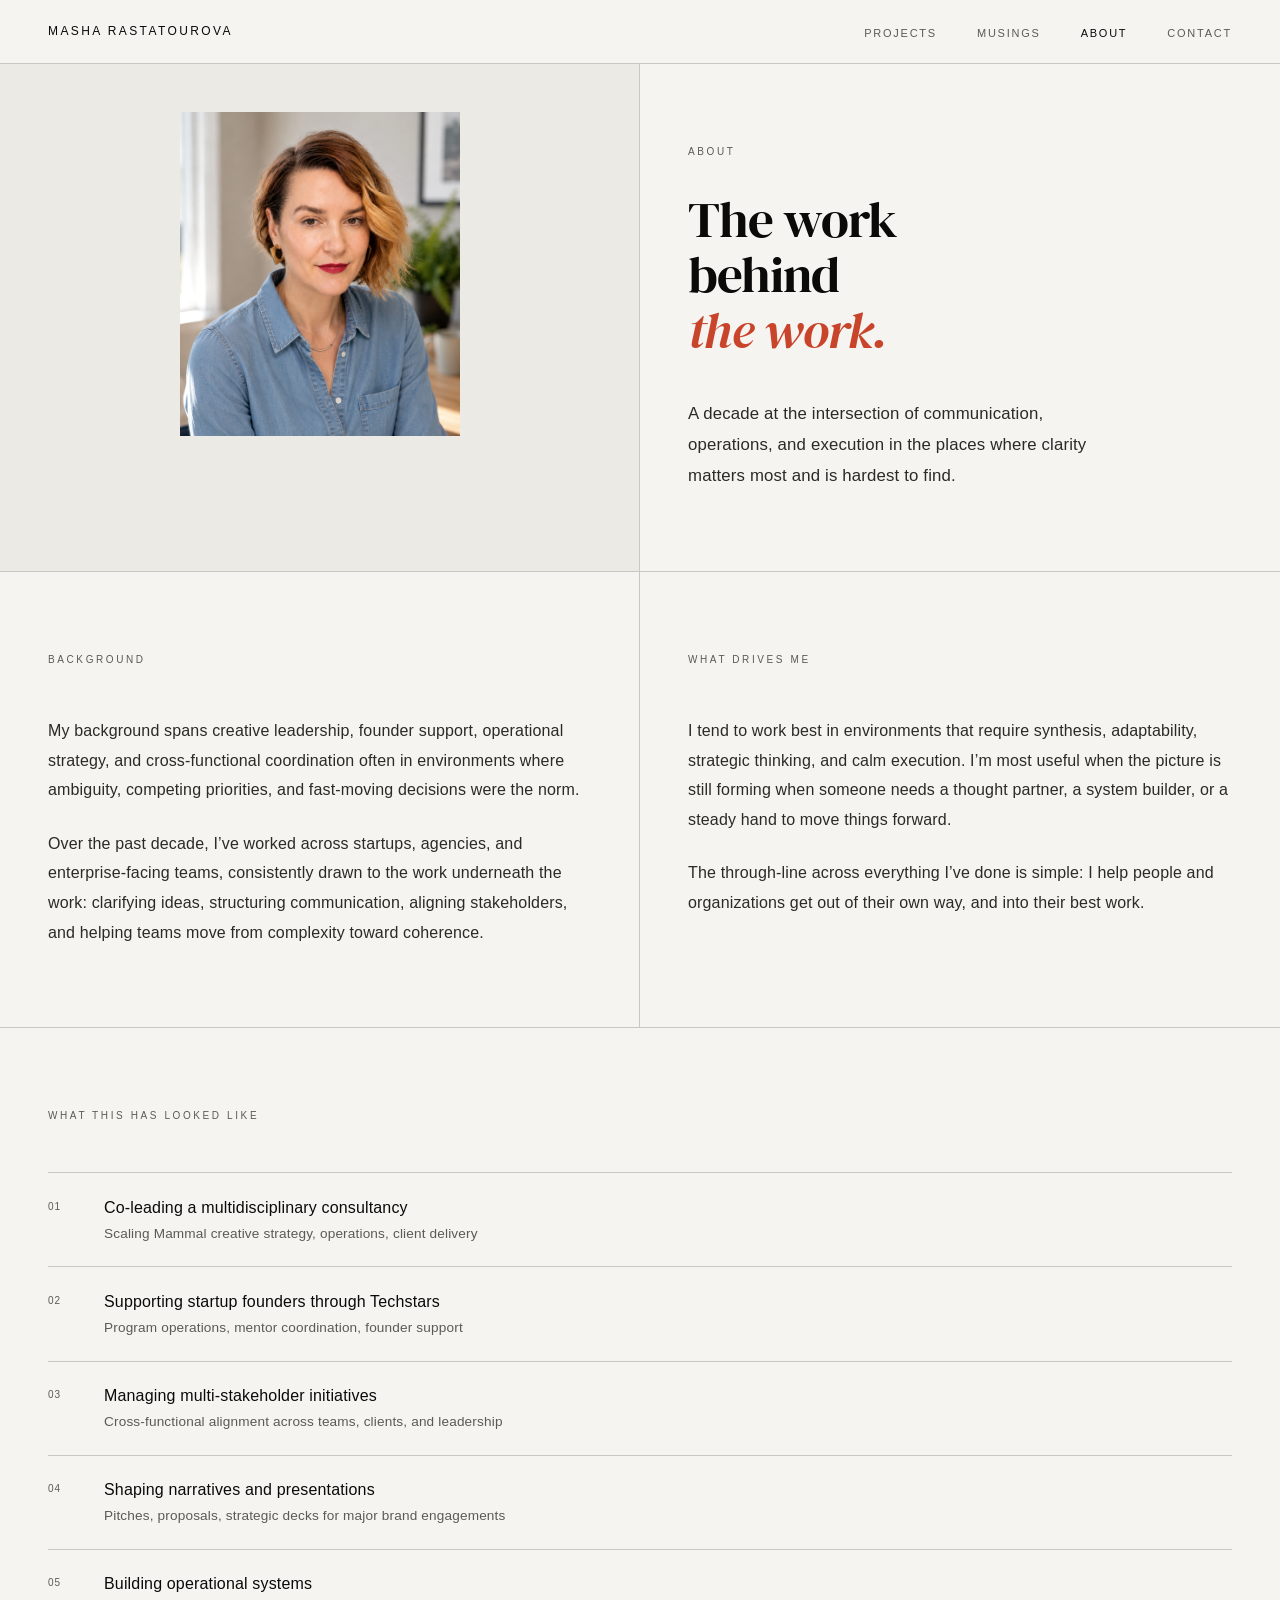
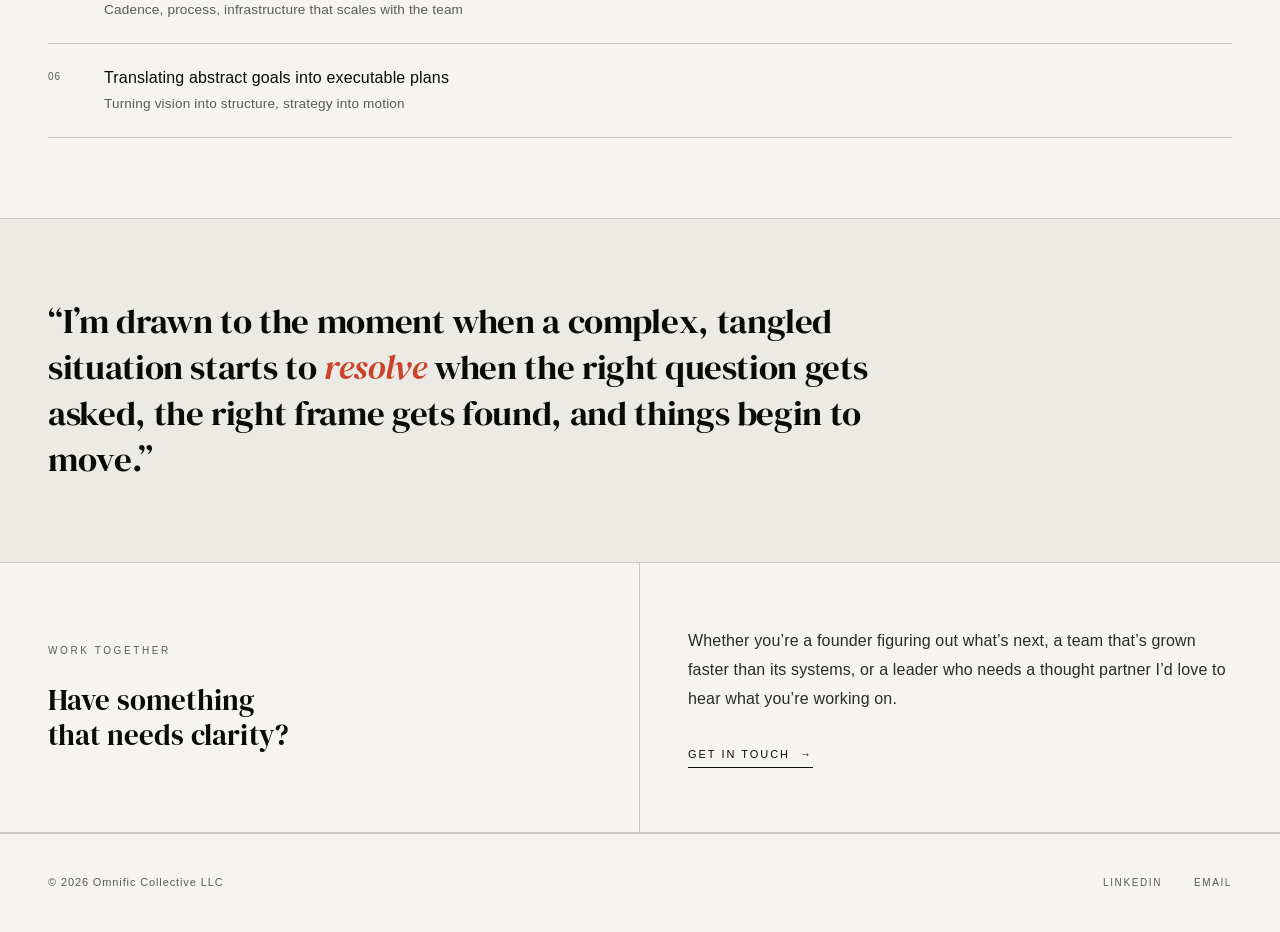
==== commit 10176213: "Add files via upload" ====
--- a/about.html
+++ b/about.html
@@ -48,7 +48,7 @@
   <div class="intro-text">
     <p class="intro-eyebrow fade">About</p>
     <h1 class="intro-title fade">The work<br>behind<br><em>the work.</em></h1>
-    <p class="intro-body fade">A decade at the intersection of communication, operations, and execution &mdash; in the places where clarity matters most and is hardest to find.</p>
+    <p class="intro-body fade">A decade at the intersection of communication, operations, and execution in the places where clarity matters most and is hardest to find.</p>
   </div>
 </div>
 
@@ -56,12 +56,12 @@
 <div class="bio-section">
   <div class="bio-left">
     <p class="bio-label">Background</p>
-    <p class="bio-body">My background spans creative leadership, founder support, operational strategy, and cross-functional coordination &mdash; often in environments where ambiguity, competing priorities, and fast-moving decisions were the norm.</p>
+    <p class="bio-body">My background spans creative leadership, founder support, operational strategy, and cross-functional coordination often in environments where ambiguity, competing priorities, and fast-moving decisions were the norm.</p>
     <p class="bio-body">Over the past decade, I&rsquo;ve worked across startups, agencies, and enterprise-facing teams, consistently drawn to the work underneath the work: clarifying ideas, structuring communication, aligning stakeholders, and helping teams move from complexity toward coherence.</p>
   </div>
   <div class="bio-right">
     <p class="bio-label">What Drives Me</p>
-    <p class="bio-body">I tend to work best in environments that require synthesis, adaptability, strategic thinking, and calm execution. I&rsquo;m most useful when the picture is still forming &mdash; when someone needs a thought partner, a system builder, or a steady hand to move things forward.</p>
+    <p class="bio-body">I tend to work best in environments that require synthesis, adaptability, strategic thinking, and calm execution. I&rsquo;m most useful when the picture is still forming when someone needs a thought partner, a system builder, or a steady hand to move things forward.</p>
     <p class="bio-body">The through-line across everything I&rsquo;ve done is simple: I help people and organizations get out of their own way, and into their best work.</p>
   </div>
 </div>
@@ -72,7 +72,7 @@
   <ul class="cap-list">
     <li class="cap-item">
       <span class="cap-num">01</span>
-      <div><p class="cap-text">Co-leading a multidisciplinary consultancy</p><p class="cap-sub">Scaling Mammal &mdash; creative strategy, operations, client delivery</p></div>
+      <div><p class="cap-text">Co-leading a multidisciplinary consultancy</p><p class="cap-sub">Scaling Mammal creative strategy, operations, client delivery</p></div>
     </li>
     <li class="cap-item">
       <span class="cap-num">02</span>
@@ -99,7 +99,7 @@
 
 <!-- QUOTE -->
 <div class="quote-band">
-  <p class="quote-text">&ldquo;I&rsquo;m drawn to the moment when a complex, tangled situation starts to <em>resolve</em> &mdash; when the right question gets asked, the right frame gets found, and things begin to move.&rdquo;</p>
+  <p class="quote-text">&ldquo;I&rsquo;m drawn to the moment when a complex, tangled situation starts to <em>resolve</em> when the right question gets asked, the right frame gets found, and things begin to move.&rdquo;</p>
 </div>
 
 <!-- CTA -->
@@ -109,7 +109,7 @@
     <h2 class="cta-heading">Have something<br>that needs clarity?</h2>
   </div>
   <div class="cta-right">
-    <p class="cta-body">Whether you&rsquo;re a founder figuring out what&rsquo;s next, a team that&rsquo;s grown faster than its systems, or a leader who needs a thought partner &mdash; I&rsquo;d love to hear what you&rsquo;re working on.</p>
+    <p class="cta-body">Whether you&rsquo;re a founder figuring out what&rsquo;s next, a team that&rsquo;s grown faster than its systems, or a leader who needs a thought partner I&rsquo;d love to hear what you&rsquo;re working on.</p>
     <a class="cta-link" href="contact.html">Get in touch &nbsp;&rarr;</a>
   </div>
 </div>
